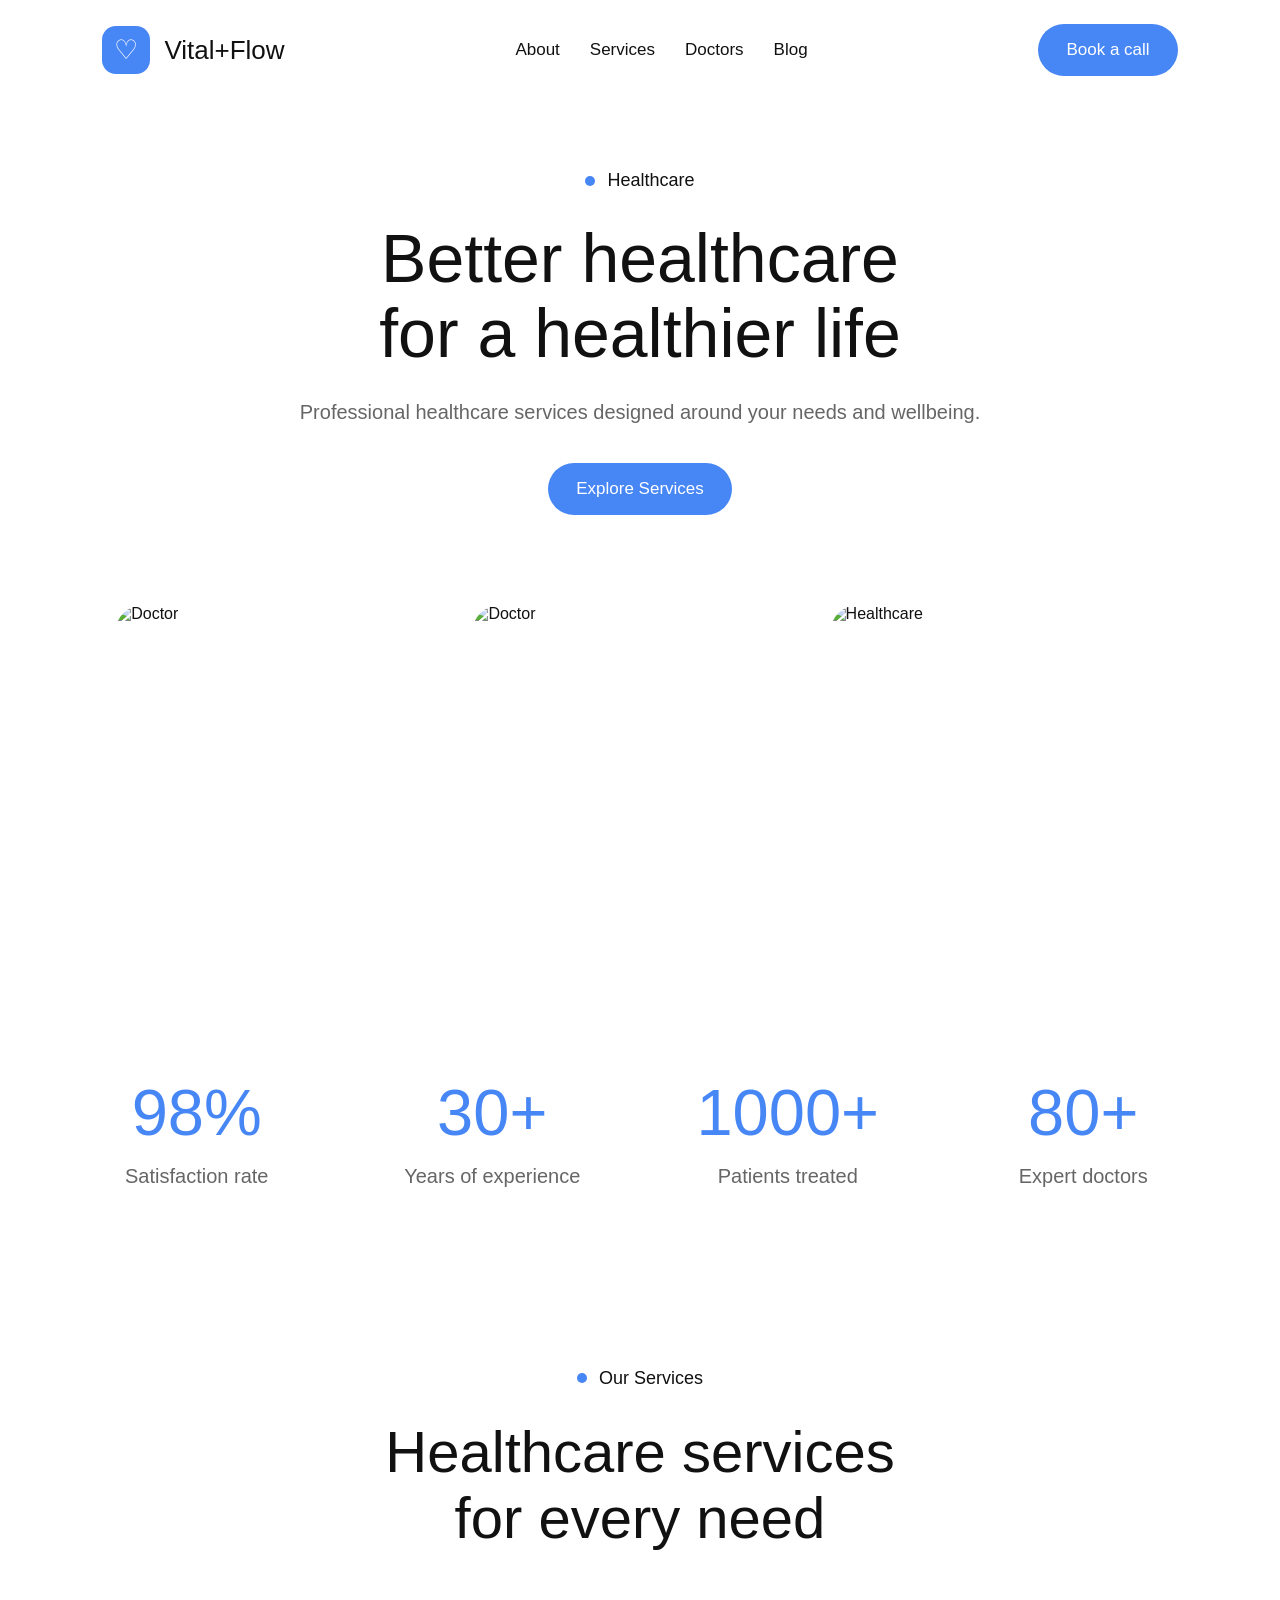
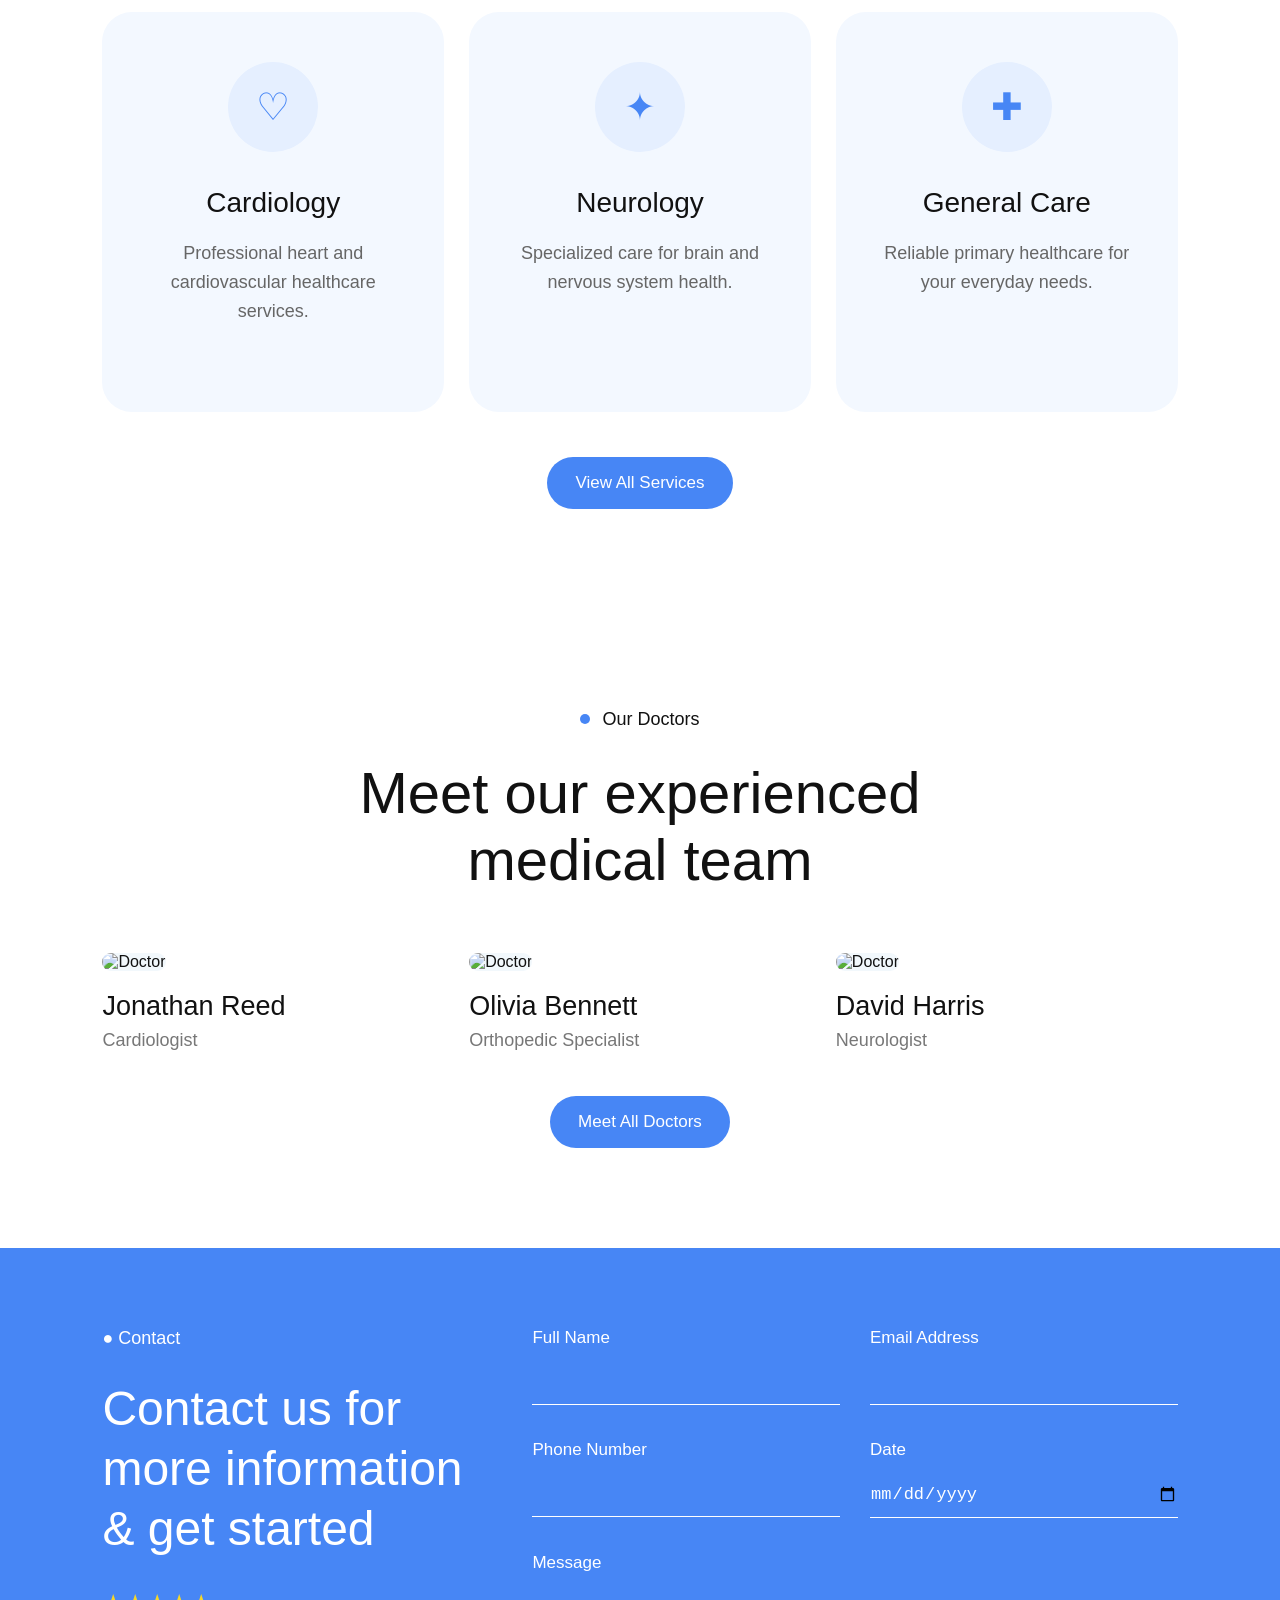
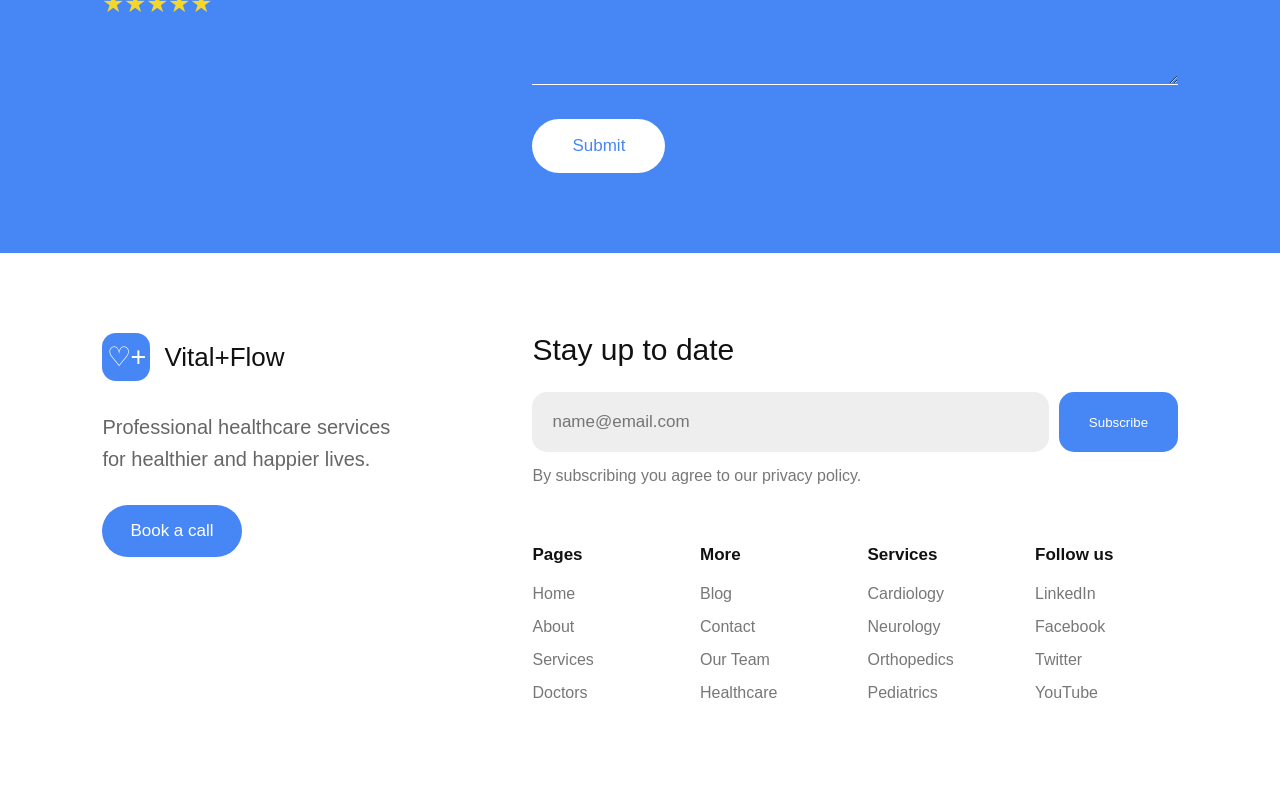
==== index.html @ 4997e337 "initial commit" ====
<!doctype html>
<html lang="en">
  <head>
    <meta charset="UTF-8" />
    <meta name="viewport" content="width=device-width, initial-scale=1.0" />
    <title>Vital+Flow</title>
    <link rel="stylesheet" href="style.css" />
  </head>
  <body>
    <header>
      <div class="logo">
        <div class="logo-icon">♡</div>
        <span>Vital+Flow</span>
      </div>

      <nav>
        <a href="About.html">About</a>
        <a href="Services.html">Services</a>
        <a href="Doctors.html">Doctors</a>
        <a href="Blog.html">Blog</a>
      </nav>

      <a href="#contact" class="book-btn">Book a call</a>
    </header>

    <section class="home-hero">
      <div class="section-name">
        <span></span>
        Healthcare
      </div>

      <h1>
        Better healthcare<br />
        for a healthier life
      </h1>

      <p>
        Professional healthcare services designed around your needs and
        wellbeing.
      </p>

      <a href="Services.html" class="primary-btn">Explore Services</a>
    </section>

    <section class="home-images">
      <div>
        <img
          src="https://framerusercontent.com/images/wDZDZB6S3fl2IFEkgVRWHt91dOg.webp?scale-down-to=1024"
          alt="Doctor"
        />
      </div>

      <div>
        <img
          src="https://framerusercontent.com/images/y3wE1xhBbSmPyLYwzYDgK4ftuY.webp?scale-down-to=1024"
          alt="Doctor"
        />
      </div>

      <div>
        <img
          src="https://framerusercontent.com/images/mXnu9TXzBMhH18k9Go9HzSjoi3E.webp?scale-down-to=1024"
          alt="Healthcare"
        />
      </div>
    </section>

    <section class="stats-section">
      <div class="stat">
        <h2>98%</h2>
        <p>Satisfaction rate</p>
      </div>

      <div class="stat">
        <h2>30+</h2>
        <p>Years of experience</p>
      </div>

      <div class="stat">
        <h2>1000+</h2>
        <p>Patients treated</p>
      </div>

      <div class="stat">
        <h2>80+</h2>
        <p>Expert doctors</p>
      </div>
    </section>

    <section class="home-services">
      <div class="section-name">
        <span></span>
        Our Services
      </div>

      <h1>Healthcare services<br />for every need</h1>

      <div class="service-grid">
        <div class="service-card">
          <div class="service-icon">♡</div>
          <h2>Cardiology</h2>
          <p>Professional heart and cardiovascular healthcare services.</p>
        </div>

        <div class="service-card">
          <div class="service-icon">✦</div>
          <h2>Neurology</h2>
          <p>Specialized care for brain and nervous system health.</p>
        </div>

        <div class="service-card">
          <div class="service-icon">✚</div>
          <h2>General Care</h2>
          <p>Reliable primary healthcare for your everyday needs.</p>
        </div>
      </div>

      <a href="Services.html" class="primary-btn">View All Services</a>
    </section>

    <section class="home-doctors">
      <div class="section-name">
        <span></span>
        Our Doctors
      </div>

      <h1>Meet our experienced<br />medical team</h1>

      <div class="doctor-grid">
        <div class="doctor-card">
          <img
            src="https://framerusercontent.com/images/LIq8WkhPLY2ZsfOPWAoIwMmWm0.png"
            alt="Doctor"
          />
          <h2>Jonathan Reed</h2>
          <p>Cardiologist</p>
        </div>

        <div class="doctor-card">
          <img
            src="https://framerusercontent.com/images/uy58zG5Y51l3vrf4YpJ035IAazY.png"
            alt="Doctor"
          />
          <h2>Olivia Bennett</h2>
          <p>Orthopedic Specialist</p>
        </div>

        <div class="doctor-card">
          <img
            src="https://framerusercontent.com/images/yE9PhxJZefSZDzbKrFIGp3iX7c.png"
            alt="Doctor"
          />
          <h2>David Harris</h2>
          <p>Neurologist</p>
        </div>
      </div>

      <a href="Doctors.html" class="primary-btn">Meet All Doctors</a>
    </section>

    <section id="contact" class="contact">
      <div class="contact-left">
        <p>● Contact</p>

        <h1>
          Contact us for<br />
          more information<br />
          & get started
        </h1>

        <div class="stars">★★★★★</div>
      </div>

      <div class="contact-right">
        <form>
          <div class="input-row">
            <div>
              <label>Full Name</label>
              <input type="text" required />
            </div>

            <div>
              <label>Email Address</label>
              <input type="email" required />
            </div>
          </div>

          <div class="input-row">
            <div>
              <label>Phone Number</label>
              <input type="tel" />
            </div>

            <div>
              <label>Date</label>
              <input type="date" />
            </div>
          </div>

          <label>Message</label>
          <textarea></textarea>

          <button type="submit">Submit</button>
        </form>
      </div>
    </section>

    <footer class="footer">
      <div class="footer-left">
        <div class="logo">
          <div class="logo-box">♡+</div>
          <span>Vital+Flow</span>
        </div>

        <p>
          Professional healthcare services<br />
          for healthier and happier lives.
        </p>

        <a href="#contact" class="footer-btn">Book a call</a>
      </div>

      <div class="footer-right">
        <h2>Stay up to date</h2>

        <div class="subscribe">
          <input type="email" placeholder="name@email.com" />
          <button>Subscribe</button>
        </div>

        <p class="privacy">By subscribing you agree to our privacy policy.</p>

        <div class="links">
          <div>
            <h3>Pages</h3>
            <a href="index.html">Home</a>
            <a href="About.html">About</a>
            <a href="Services.html">Services</a>
            <a href="Doctors.html">Doctors</a>
          </div>

          <div>
            <h3>More</h3>
            <a href="Blog.html">Blog</a>
            <a href="#contact">Contact</a>
            <a href="Doctors.html">Our Team</a>
            <a href="Services.html">Healthcare</a>
          </div>

          <div>
            <h3>Services</h3>
            <a href="Services.html">Cardiology</a>
            <a href="Services.html">Neurology</a>
            <a href="Services.html">Orthopedics</a>
            <a href="Services.html">Pediatrics</a>
          </div>

          <div>
            <h3>Follow us</h3>
            <a href="#">LinkedIn</a>
            <a href="#">Facebook</a>
            <a href="#">Twitter</a>
            <a href="#">YouTube</a>
          </div>
        </div>
      </div>
    </footer>
  </body>
</html>
---- style.css ----
* {
  margin: 0;
  padding: 0;
  box-sizing: border-box;
}

html {
  scroll-behavior: smooth;
}

body {
  font-family: Arial, sans-serif;
  background: white;
  color: #111;
}

header {
  width: 100%;
  min-height: 100px;
  display: flex;
  align-items: center;
  justify-content: space-between;
  padding: 20px 8%;
  gap: 30px;
}

.logo {
  display: flex;
  align-items: center;
  gap: 14px;
  font-size: 26px;
  font-weight: 500;
  white-space: nowrap;
}

.logo-icon,
.logo-box {
  width: 48px;
  height: 48px;
  background: #4786f5;
  color: white;
  border-radius: 14px;
  display: flex;
  align-items: center;
  justify-content: center;
  font-size: 27px;
}

nav {
  display: flex;
  align-items: center;
  justify-content: center;
  gap: 30px;
}

nav a {
  text-decoration: none;
  color: #111;
  font-size: 17px;
  transition: 0.3s;
}

nav a:hover {
  color: #4786f5;
}

.book-btn,
.primary-btn,
.footer-btn {
  display: inline-block;
  text-decoration: none;
  border: none;
  cursor: pointer;
  background: #4786f5;
  color: white;
  border-radius: 30px;
  padding: 16px 28px;
  font-size: 17px;
}

.book-btn:hover,
.primary-btn:hover,
.footer-btn:hover {
  background: #2f6fd8;
}

.section-name {
  display: flex;
  align-items: center;
  justify-content: center;
  gap: 12px;
  font-size: 18px;
  margin-bottom: 30px;
}

.section-name span {
  width: 10px;
  height: 10px;
  background: #4786f5;
  border-radius: 50%;
}

.home-hero {
  text-align: center;
  padding: 70px 20px 40px;
}

.home-hero h1 {
  font-size: 68px;
  line-height: 1.1;
  font-weight: 500;
  margin-bottom: 25px;
}

.home-hero p {
  color: #666;
  font-size: 20px;
  line-height: 1.6;
  margin-bottom: 35px;
}

.home-images,
.about-images {
  width: 82%;
  margin: 50px auto;
  display: grid;
  grid-template-columns: repeat(3, 1fr);
  gap: 22px;
}

.home-images div,
.about-image {
  height: 390px;
  overflow: hidden;
  border-radius: 28px;
}

.home-images img,
.about-image img {
  width: 100%;
  height: 100%;
  object-fit: cover;
}

.stats-section {
  width: 90%;
  margin: 80px auto;
  display: grid;
  grid-template-columns: repeat(4, 1fr);
  gap: 30px;
  text-align: center;
}

.stat h2 {
  color: #4786f5;
  font-size: 65px;
  font-weight: 400;
}

.stat p {
  margin-top: 15px;
  color: #666;
  font-size: 20px;
}

.home-services,
.home-doctors {
  padding: 100px 8%;
  text-align: center;
}

.home-services h1,
.home-doctors h1 {
  font-size: 58px;
  font-weight: 500;
  line-height: 1.15;
  margin-bottom: 60px;
}

.service-grid,
.doctor-grid {
  width: 100%;
  display: grid;
  grid-template-columns: repeat(3, 1fr);
  gap: 25px;
  margin-bottom: 45px;
}

.service-card {
  background: #f3f8ff;
  padding: 50px 35px;
  min-height: 400px;
  border-radius: 30px;
  display: flex;
  flex-direction: column;
  align-items: center;
}

.service-icon {
  width: 90px;
  height: 90px;
  border-radius: 50%;
  background: #e5efff;
  color: #4786f5;
  display: flex;
  align-items: center;
  justify-content: center;
  font-size: 38px;
  margin-bottom: 35px;
}

.service-card h2 {
  font-size: 28px;
  font-weight: 500;
  margin-bottom: 20px;
}

.service-card p {
  color: #666;
  font-size: 18px;
  line-height: 1.6;
}

.doctor-card {
  text-align: left;
}

.doctor-card img {
  width: 100%;
  height: 430px;
  object-fit: cover;
  border-radius: 28px;
  background: #f2f8fc;
}

.doctor-card h2 {
  font-size: 27px;
  font-weight: 400;
  margin-top: 20px;
}

.doctor-card p {
  color: #777;
  font-size: 18px;
  margin-top: 8px;
}

.about-section {
  text-align: center;
  padding: 70px 20px 20px;
}

.about-section h1 {
  font-size: 65px;
  line-height: 1.1;
  font-weight: 500;
  margin-bottom: 35px;
}

.mission-section {
  width: 85%;
  margin: 100px auto;
  display: flex;
  align-items: center;
  justify-content: center;
  gap: 100px;
}

.mission-images {
  width: 520px;
  height: 500px;
  position: relative;
  flex-shrink: 0;
}

.big-image {
  width: 380px;
  height: 490px;
  position: absolute;
  right: 0;
  top: 0;
  overflow: hidden;
  border-radius: 200px 200px 40px 40px;
}

.big-image img,
.small-image img {
  width: 100%;
  height: 100%;
  object-fit: cover;
}

.small-image {
  width: 230px;
  height: 300px;
  position: absolute;
  left: 0;
  bottom: 0;
  overflow: hidden;
  border-radius: 130px 130px 0 0;
}

.mission-content {
  max-width: 560px;
}

.left-name {
  justify-content: flex-start;
}

.mission-content h1 {
  font-size: 50px;
  font-weight: 500;
  line-height: 1.15;
  margin-bottom: 50px;
}

.mission-item {
  display: flex;
  gap: 25px;
  margin-bottom: 35px;
}

.round-icon {
  width: 60px;
  height: 60px;
  flex-shrink: 0;
  border-radius: 50%;
  display: flex;
  align-items: center;
  justify-content: center;
  color: #4786f5;
  box-shadow: 0 5px 25px rgba(0, 0, 0, 0.08);
  font-size: 25px;
}

.mission-item h3 {
  font-size: 25px;
  font-weight: 400;
  margin-bottom: 12px;
}

.mission-item p {
  color: #666;
  font-size: 18px;
  line-height: 1.7;
}

.vision {
  width: 85%;
  margin: 100px auto;
  display: flex;
  align-items: center;
  gap: 70px;
}

.vision-content {
  flex: 1;
}

.vision-content h1 {
  color: #2a9d8f;
  font-size: 50px;
  margin-bottom: 15px;
}

.vision-content > p {
  font-size: 21px;
  margin-bottom: 25px;
}

.vision-content ul {
  list-style: none;
}

.vision-content li {
  margin: 15px 0;
  font-size: 18px;
}

.vision-content li::before {
  content: "✓";
  color: #4786f5;
  margin-right: 12px;
}

.vision-image {
  flex: 1;
}

.vision-image img {
  width: 100%;
  max-height: 500px;
  object-fit: cover;
  border-radius: 25px;
}

.values {
  background: #f0f8ff;
  padding: 80px 8%;
  text-align: center;
}

.values h2 {
  font-size: 38px;
  color: #2a9d8f;
  margin-bottom: 10px;
}

.subtitle {
  color: #666;
  font-size: 19px;
  margin-bottom: 45px;
}

.values-grid {
  display: grid;
  grid-template-columns: repeat(3, 1fr);
  gap: 25px;
}

.value-box {
  background: #0d58db;
  color: white;
  border-radius: 20px;
  padding: 35px;
  text-align: left;
}

.value-box h3 {
  font-size: 25px;
  margin-bottom: 15px;
}

.value-box p {
  line-height: 1.7;
}

.page-heading,
.doctors-page,
.blog-page {
  width: 84%;
  margin: 70px auto;
  text-align: center;
}

.page-heading h1,
.doctors-page > h1,
.blog-page > h1 {
  font-size: 62px;
  line-height: 1.1;
  font-weight: 500;
  margin-bottom: 70px;
}

.services-grid {
  width: 90%;
  margin: auto;
  display: grid;
  grid-template-columns: repeat(3, 1fr);
  gap: 25px;
}

.services-grid .service-card {
  min-height: 430px;
}

.reviews-section {
  width: 84%;
  margin: 100px auto;
}

.reviews-section > h1 {
  text-align: center;
  font-size: 55px;
  line-height: 1.15;
  font-weight: 500;
  margin-bottom: 60px;
}

.reviews-container {
  display: grid;
  grid-template-columns: repeat(3, 1fr);
  gap: 25px;
}

.review-card {
  background: #f3f8ff;
  border-radius: 25px;
  padding: 35px;
  min-height: 330px;
  display: flex;
  flex-direction: column;
}

.review-person {
  display: flex;
  align-items: center;
  gap: 20px;
  margin-bottom: 30px;
}

.review-person img {
  width: 65px;
  height: 65px;
  object-fit: cover;
  border-radius: 50%;
}

.review-person h2 {
  font-size: 22px;
  font-weight: 500;
}

.review-card p {
  color: #666;
  font-size: 18px;
  line-height: 1.7;
}

.review-stars {
  color: #ffb515;
  font-size: 25px;
  margin-top: auto;
}

.contact {
  width: 100%;
  background: #4786f5;
  color: white;
  padding: 80px 8%;
  display: grid;
  grid-template-columns: 35% 60%;
  gap: 5%;
}

.contact-left p {
  font-size: 18px;
  margin-bottom: 30px;
}

.contact-left h1 {
  font-size: 48px;
  font-weight: 400;
  line-height: 1.25;
  margin-bottom: 30px;
}

.stars {
  color: rgb(246, 215, 41);
  font-size: 25px;
}

.contact-right form {
  width: 100%;
}

.input-row {
  display: grid;
  grid-template-columns: 1fr 1fr;
  gap: 30px;
  margin-bottom: 35px;
}

label {
  display: block;
  font-size: 17px;
  margin-bottom: 12px;
}

input,
textarea {
  width: 100%;
  border: none;
  outline: none;
  font-size: 17px;
}

.contact input {
  background: transparent;
  border-bottom: 1px solid white;
  color: white;
  padding: 12px 0;
}

.contact textarea {
  background: transparent;
  border-bottom: 1px solid white;
  color: white;
  height: 100px;
  resize: vertical;
  padding: 10px 0;
}

.contact button {
  margin-top: 30px;
  padding: 17px 40px;
  border: none;
  border-radius: 30px;
  background: white;
  color: #4786f5;
  font-size: 17px;
  cursor: pointer;
}

.footer {
  width: 100%;
  padding: 80px 8%;
  display: grid;
  grid-template-columns: 35% 60%;
  gap: 5%;
}

.footer-left > p {
  margin: 30px 0;
  color: #666;
  font-size: 20px;
  line-height: 1.6;
}

.footer-right h2 {
  font-size: 30px;
  font-weight: 400;
  margin-bottom: 25px;
}

.subscribe {
  display: flex;
  gap: 10px;
}

.subscribe input {
  height: 60px;
  background: #eee;
  border-radius: 15px;
  padding: 0 20px;
}

.subscribe button {
  width: 150px;
  border: none;
  border-radius: 15px;
  background: #4786f5;
  color: white;
  cursor: pointer;
}

.privacy {
  margin-top: 15px;
  color: #777;
}

.links {
  margin-top: 60px;
  display: grid;
  grid-template-columns: repeat(4, 1fr);
  gap: 25px;
}

.links h3 {
  margin-bottom: 20px;
  font-size: 17px;
}

.links a {
  display: block;
  text-decoration: none;
  color: #777;
  margin-bottom: 15px;
}

.blog-grid {
  display: grid;
  grid-template-columns: repeat(3, 1fr);
  gap: 30px;
  text-align: left;
}

.blog-card {
  overflow: hidden;
}

.blog-card img {
  width: 100%;
  height: 330px;
  object-fit: cover;
  border-radius: 22px;
}

.blog-content h2 {
  font-size: 25px;
  font-weight: 500;
  line-height: 1.4;
  margin: 20px 0 12px;
}

.blog-content p {
  color: #666;
  line-height: 1.6;
  margin-bottom: 20px;
}

.blog-content a {
  text-decoration: none;
  color: #4786f5;
  font-weight: 500;
}

@media (max-width: 900px) {
  header {
    flex-wrap: wrap;
    justify-content: center;
  }

  nav {
    order: 3;
    width: 100%;
    flex-wrap: wrap;
  }

  .home-hero h1,
  .about-section h1,
  .page-heading h1,
  .doctors-page > h1,
  .blog-page > h1 {
    font-size: 45px;
  }

  .home-images,
  .about-images,
  .service-grid,
  .services-grid,
  .doctor-grid,
  .reviews-container,
  .blog-grid,
  .values-grid {
    grid-template-columns: 1fr 1fr;
  }

  .stats-section {
    grid-template-columns: 1fr 1fr;
  }

  .mission-section,
  .vision {
    flex-direction: column;
  }

  .contact,
  .footer {
    grid-template-columns: 1fr;
  }

  .contact-left {
    margin-bottom: 40px;
  }

  .links {
    grid-template-columns: 1fr 1fr;
  }
}

@media (max-width: 600px) {
  header {
    padding: 20px;
  }

  nav {
    gap: 15px;
  }

  nav a {
    font-size: 14px;
  }

  .home-images,
  .about-images,
  .service-grid,
  .services-grid,
  .doctor-grid,
  .reviews-container,
  .blog-grid,
  .values-grid,
  .stats-section {
    grid-template-columns: 1fr;
  }

  .home-hero h1,
  .about-section h1,
  .page-heading h1,
  .doctors-page > h1,
  .blog-page > h1,
  .home-services h1,
  .home-doctors h1 {
    font-size: 38px;
  }

  .mission-images {
    width: 100%;
    height: 400px;
  }

  .big-image {
    width: 75%;
    height: 400px;
  }

  .small-image {
    width: 45%;
    height: 230px;
  }

  .input-row {
    grid-template-columns: 1fr;
  }

  .subscribe {
    flex-direction: column;
  }

  .subscribe button {
    width: 100%;
    height: 55px;
  }

  .links {
    grid-template-columns: 1fr 1fr;
  }
}
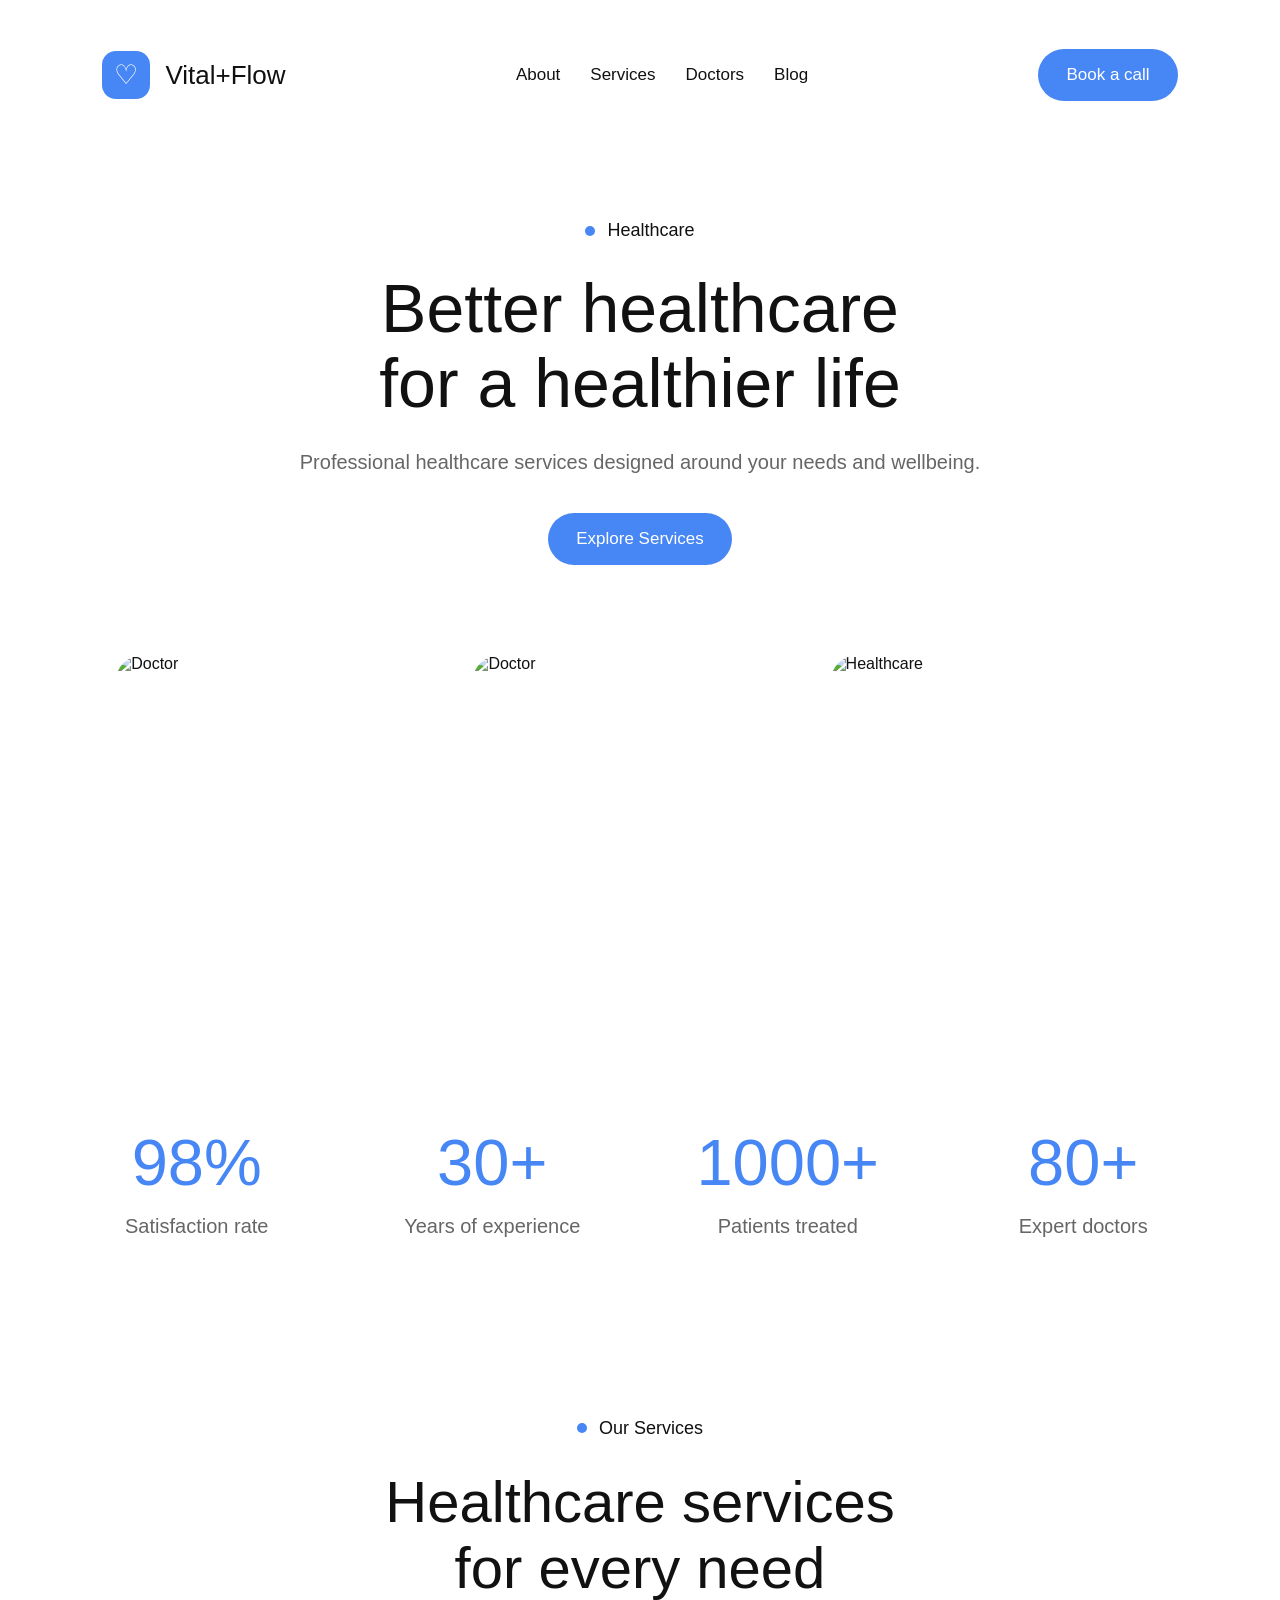
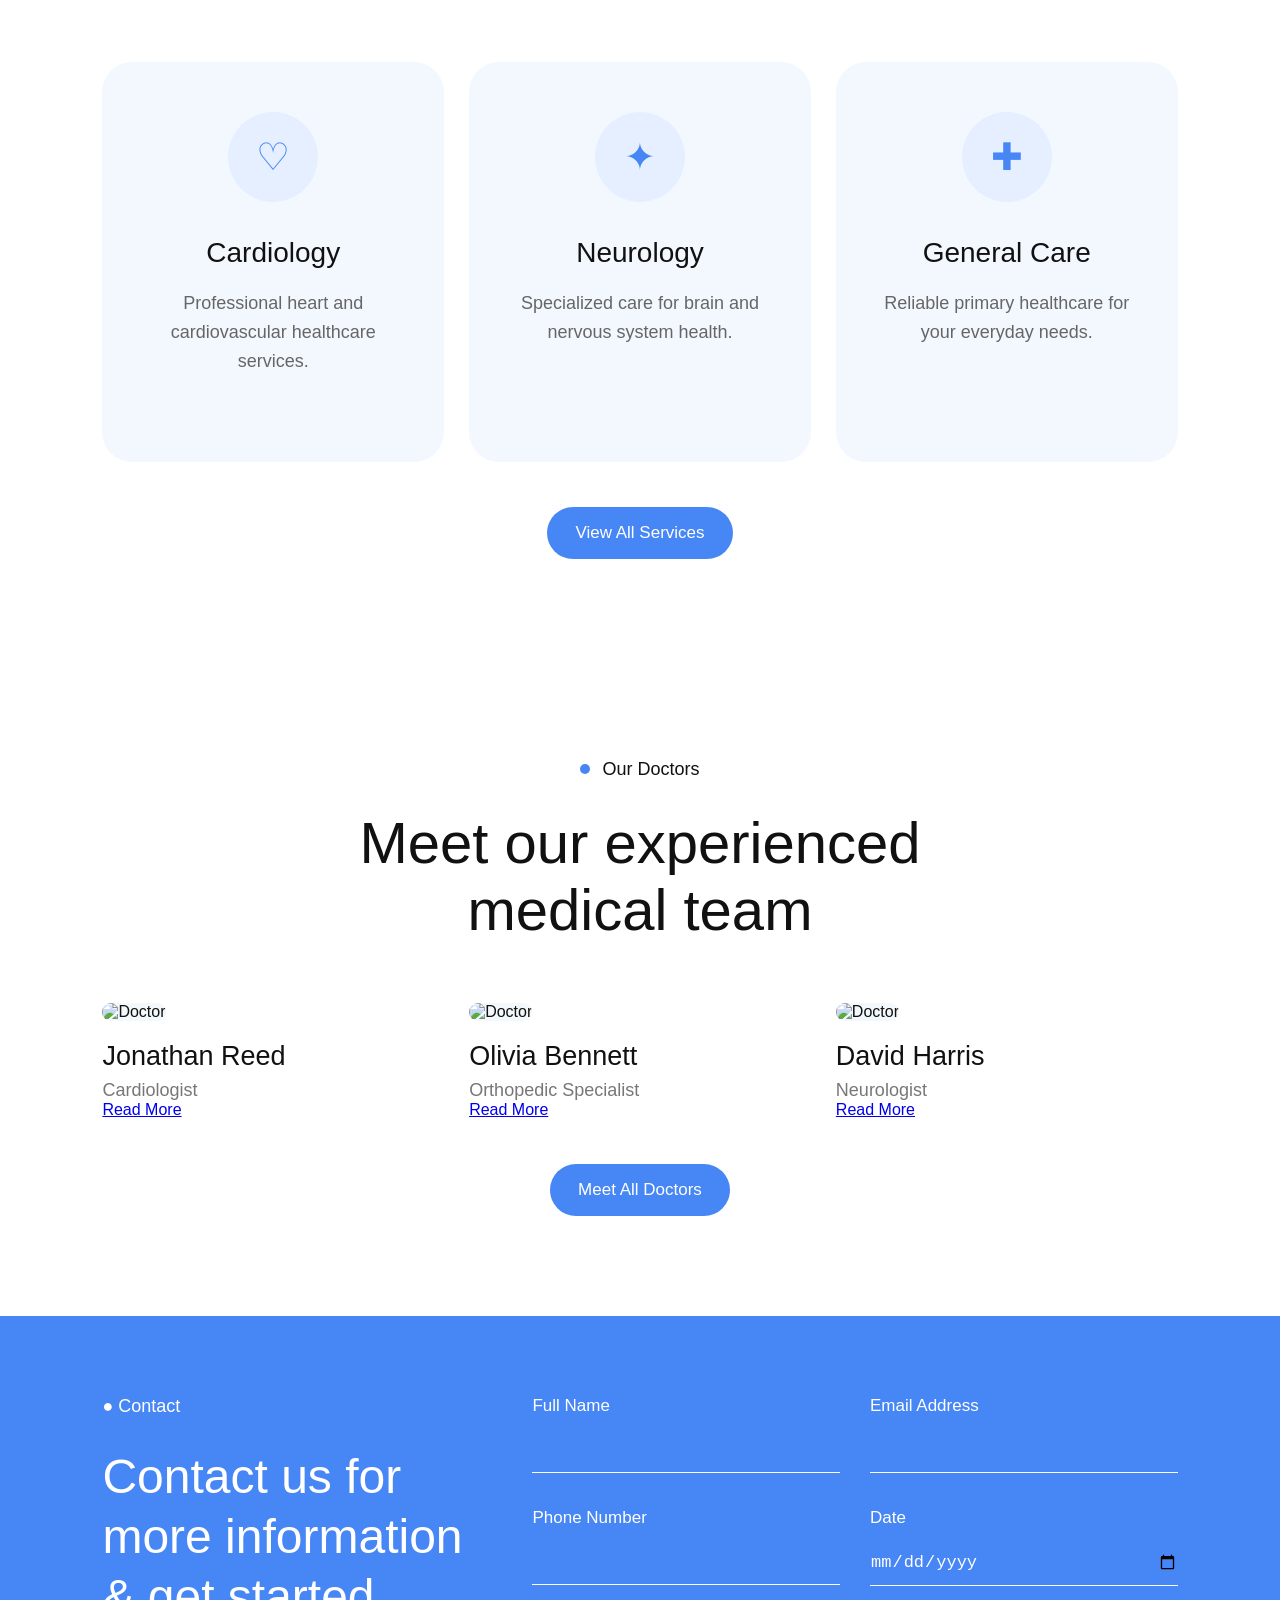
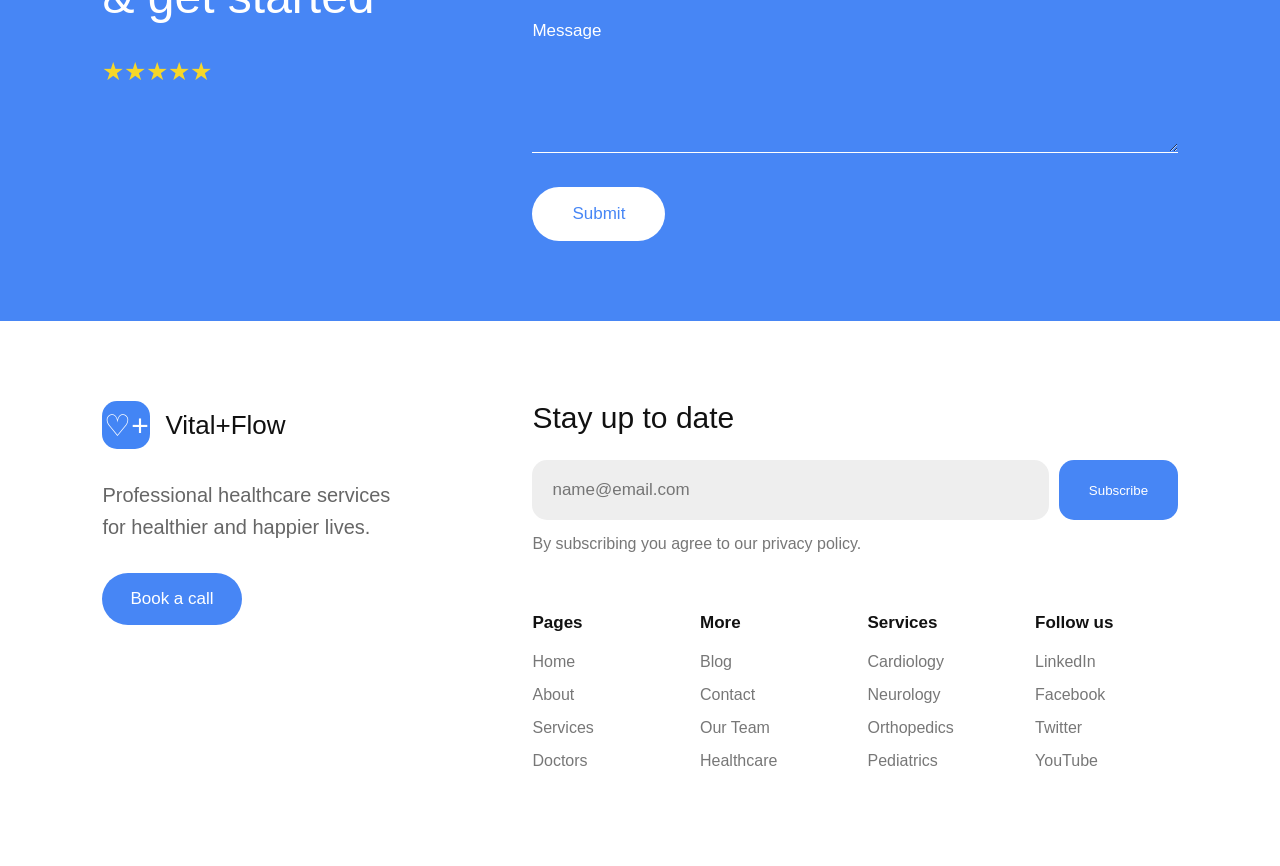
==== commit 34b14865: "initial commit" ====
--- a/index.html
+++ b/index.html
@@ -134,6 +134,7 @@
           />
           <h2>Jonathan Reed</h2>
           <p>Cardiologist</p>
+          <a href="Jonathan.html">Read More</a>
         </div>
 
         <div class="doctor-card">
@@ -143,6 +144,7 @@
           />
           <h2>Olivia Bennett</h2>
           <p>Orthopedic Specialist</p>
+          <a href="Olivia.html">Read More</a>
         </div>
 
         <div class="doctor-card">
@@ -152,6 +154,8 @@
           />
           <h2>David Harris</h2>
           <p>Neurologist</p>
+
+          <a href="David.html">Read More</a>
         </div>
       </div>
 
--- a/style.css
+++ b/style.css
@@ -706,6 +706,172 @@
   font-weight: 500;
 }
 
+/* jonathan doctor */
+
+body {
+  font-family: Arial, sans-serif;
+  background-color: white;
+  color: #111;
+}
+
+nav {
+  height: 110px;
+  display: flex;
+  align-items: center;
+  justify-content: space-between;
+  padding: 0 12%;
+}
+
+.logo {
+  display: flex;
+  align-items: center;
+  gap: 15px;
+  font-size: 26px;
+}
+
+.logo-box {
+  width: 48px;
+  height: 48px;
+  background-color: #4385f5;
+  color: white;
+  border-radius: 15px;
+  display: flex;
+  align-items: center;
+  justify-content: center;
+  font-size: 30px;
+}
+
+.menu {
+  display: flex;
+  gap: 35px;
+}
+
+.menu a {
+  text-decoration: none;
+  color: #111;
+  font-size: 20px;
+}
+
+.menu a:hover {
+  color: #4385f5;
+}
+
+.call-btn {
+  background-color: #4385f5;
+  color: white;
+  border: none;
+  padding: 17px 30px;
+  border-radius: 30px;
+  font-size: 18px;
+  cursor: pointer;
+}
+
+.call-btn:hover {
+  background-color: #286bd4;
+}
+
+.doctor {
+  width: 76%;
+  margin: 30px auto;
+  display: flex;
+  gap: 60px;
+  align-items: center;
+}
+
+.image-box {
+  width: 48%;
+  height: 625px;
+  background-color: #f1f7ff;
+  border-radius: 40px;
+  overflow: hidden;
+}
+
+.image-box img {
+  width: 100%;
+  height: 100%;
+  object-fit: cover;
+}
+
+.info {
+  width: 52%;
+}
+
+.info h1 {
+  font-size: 54px;
+  font-weight: 500;
+  margin-bottom: 10px;
+}
+
+.job {
+  font-size: 22px;
+  color: #666;
+  margin-bottom: 40px;
+}
+
+hr {
+  border: none;
+  border-top: 1px solid #ddd;
+  margin: 30px 0;
+}
+
+.details {
+  width: 100%;
+}
+
+.row {
+  display: flex;
+  justify-content: space-between;
+  font-size: 20px;
+  margin: 25px 0;
+  color: #666;
+}
+
+.row .title {
+  color: #111;
+}
+
+.social {
+  display: flex;
+  gap: 18px;
+}
+
+.social a {
+  width: 48px;
+  height: 48px;
+  border: 1px solid #ddd;
+  border-radius: 8px;
+  display: flex;
+  align-items: center;
+  justify-content: center;
+  text-decoration: none;
+  color: #111;
+  font-weight: bold;
+  font-size: 20px;
+}
+
+.social a:hover {
+  background-color: #4385f5;
+  color: white;
+}
+
+.about-section {
+  width: 65%;
+  margin: 50px auto;
+}
+
+.about-section h2 {
+  font-size: 40px;
+  font-weight: 400;
+  margin-top: 45px;
+  margin-bottom: 25px;
+}
+
+.about-section p {
+  font-size: 24px;
+  color: #666;
+  margin-bottom: 35px;
+}
+
 @media (max-width: 900px) {
   header {
     flex-wrap: wrap;
@@ -827,3 +993,255 @@
     grid-template-columns: 1fr 1fr;
   }
 }
+
+@media (max-width: 1024px) {
+  nav {
+    padding: 20px 30px;
+  }
+
+  .menu {
+    gap: 20px;
+
+    font-size: 15px;
+  }
+
+  .doctor {
+    padding: 60px 30px;
+    gap: 40px;
+    font-size: 15px;
+  }
+
+  .image-box {
+    width: 45%;
+  }
+
+  .info {
+    width: 55%;
+  }
+
+  .about-section {
+    padding: 60px 30px;
+  }
+
+  .contact {
+    padding: 60px 30px;
+    gap: 40px;
+  }
+
+  .contact-left,
+  .contact-right {
+    width: 50%;
+  }
+
+  .footer {
+    padding: 60px 30px;
+    gap: 40px;
+  }
+
+  .footer-left {
+    width: 35%;
+  }
+
+  .footer-right {
+    width: 65%;
+  }
+
+  .links {
+    gap: 25px;
+  }
+}
+
+@media (max-width: 768px) {
+  nav {
+    padding: 18px 20px;
+    flex-wrap: wrap;
+    gap: 20px;
+  }
+
+  .menu {
+    order: 3;
+    width: 100%;
+    justify-content: center;
+    gap: 15px;
+  }
+
+  .call-btn {
+    margin-left: auto;
+    font-size: 20px;
+  }
+
+  .doctor {
+    flex-direction: column;
+    padding: 50px 20px;
+  }
+
+  .image-box,
+  .info {
+    width: 100%;
+  }
+
+  .image-box img {
+    width: 100%;
+    max-height: 500px;
+    object-fit: cover;
+  }
+
+  .info h1 {
+    font-size: 38px;
+  }
+
+  .details .row {
+    gap: 20px;
+  }
+
+  .about-section {
+    padding: 50px 20px;
+  }
+
+  .about-section h2 {
+    font-size: 28px;
+  }
+
+  .about-section p {
+    font-size: 16px;
+    line-height: 1.7;
+  }
+
+  .contact {
+    flex-direction: column;
+    padding: 50px 20px;
+  }
+
+  .contact-left,
+  .contact-right {
+    width: 100%;
+  }
+
+  .contact-left h1 {
+    font-size: 40px;
+  }
+
+  .input-row {
+    flex-direction: column;
+    gap: 20px;
+  }
+
+  .input-row > div {
+    width: 100%;
+  }
+
+  .footer {
+    flex-direction: column;
+    padding: 50px 20px;
+  }
+
+  .footer-left,
+  .footer-right {
+    width: 100%;
+  }
+
+  .links {
+    grid-template-columns: repeat(2, 1fr);
+    gap: 30px;
+  }
+}
+
+@media (max-width: 480px) {
+  nav {
+    padding: 15px;
+  }
+
+  .logo span {
+    font-size: 18px;
+  }
+
+  .logo-box {
+    width: 35px;
+    height: 35px;
+  }
+
+  .menu {
+    gap: 15px;
+    flex-wrap: wrap;
+  }
+
+  .menu a {
+    font-size: 14px;
+  }
+
+  .call-btn {
+    padding: 10px 15px;
+    font-size: 13px;
+  }
+
+  .doctor {
+    padding: 35px 15px;
+  }
+
+  .info h1 {
+    font-size: 32px;
+  }
+
+  .job {
+    font-size: 16px;
+  }
+
+  .details .row {
+    flex-direction: column;
+    align-items: flex-start;
+    gap: 5px;
+    padding: 15px 0;
+  }
+
+  .about-section {
+    padding: 40px 15px;
+  }
+
+  .about-section h2 {
+    font-size: 25px;
+  }
+
+  .about-section p {
+    font-size: 15px;
+  }
+
+  .contact {
+    padding: 40px 15px;
+  }
+
+  .contact-left h1 {
+    font-size: 32px;
+  }
+
+  .stars {
+    font-size: 20px;
+  }
+
+  .contact-right input,
+  .contact-right textarea {
+    width: 100%;
+  }
+
+  .contact-right button {
+    width: 100%;
+  }
+
+  .footer {
+    padding: 40px 15px;
+  }
+
+  .links {
+    grid-template-columns: 1fr 1fr;
+    gap: 25px 15px;
+  }
+
+  .subscribe {
+    flex-direction: column;
+    gap: 10px;
+  }
+
+  .subscribe input,
+  .subscribe button {
+    width: 100%;
+  }
+}
